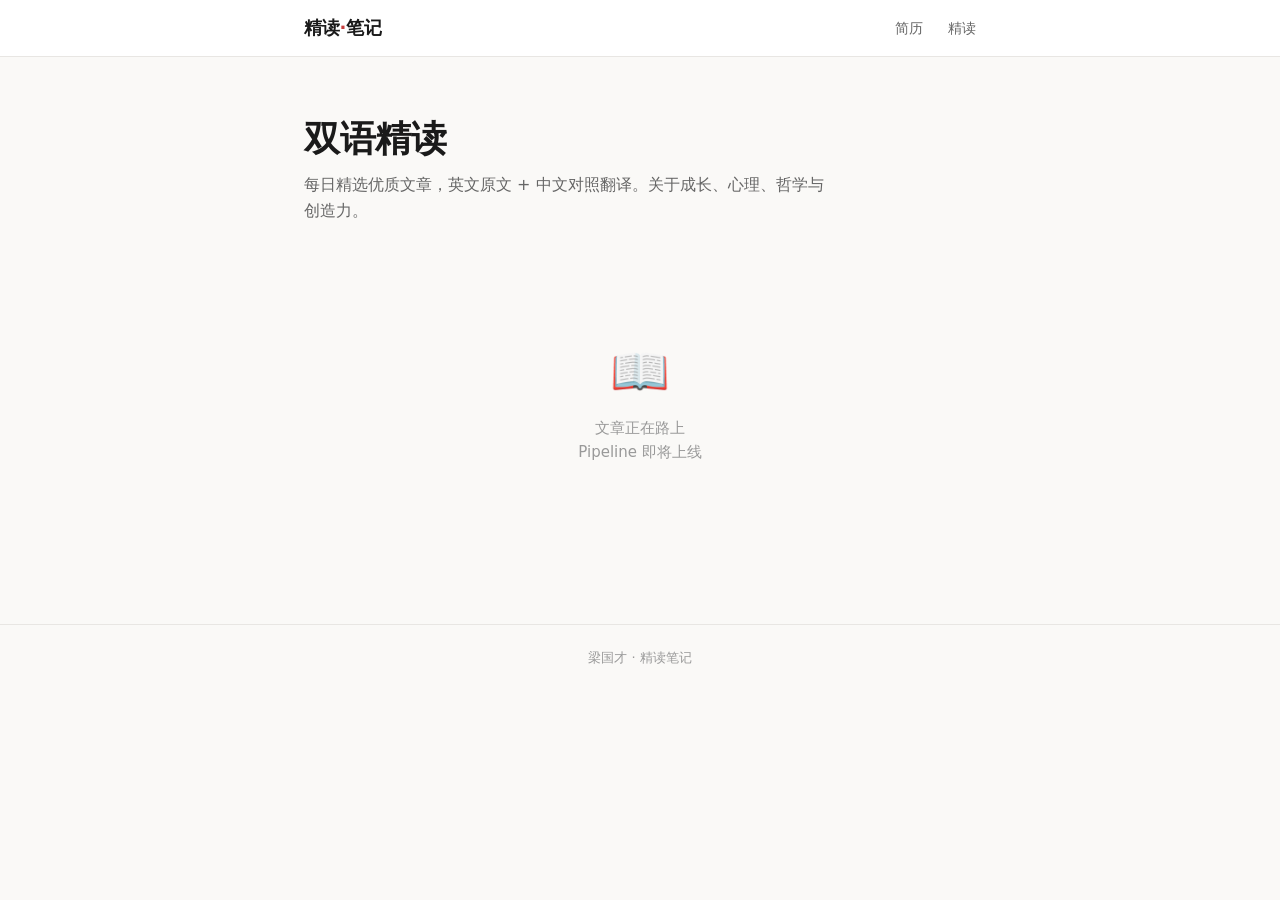
==== blog/index.html @ d70b5e52 "add bilingual reading blog at /blog/" ====
<!DOCTYPE html>
<html lang="zh-CN">
<head>
  <meta charset="UTF-8" />
  <meta name="viewport" content="width=device-width, initial-scale=1.0" />
  <title>精读 · 梁国才</title>
  <link rel="icon" href="data:image/svg+xml,%3Csvg xmlns='http://www.w3.org/2000/svg' viewBox='0 0 16 16'%3E%3Crect width='16' height='16' fill='%23071526'/%3E%3Ccircle cx='8' cy='8' r='4' fill='%2399f6e4'/%3E%3C/svg%3E" />
  <style>
    *, *::before, *::after { box-sizing: border-box; }
    html { scroll-behavior: smooth; }
    body {
      min-height: 100vh;
      margin: 0;
      background: #faf9f7;
      color: #1a1a1a;
      font-family: -apple-system, BlinkMacSystemFont, "Segoe UI", system-ui, sans-serif;
      -webkit-font-smoothing: antialiased;
    }
    a { color: inherit; text-decoration: none; }
    p, h1, h2, h3 { margin: 0; }

    /* Header */
    .header {
      border-bottom: 1px solid #e8e6e3;
      background: #fff;
      position: sticky;
      top: 0;
      z-index: 10;
    }
    .header-inner {
      max-width: 720px;
      margin: 0 auto;
      padding: 16px 24px;
      display: flex;
      align-items: center;
      justify-content: space-between;
    }
    .header-title {
      font-size: 18px;
      font-weight: 600;
      letter-spacing: -0.3px;
    }
    .header-title em {
      font-style: normal;
      color: #c73e3e;
    }
    .header-nav a {
      font-size: 14px;
      color: #666;
      margin-left: 20px;
      transition: color .2s;
    }
    .header-nav a:hover { color: #1a1a1a; }

    /* Hero */
    .hero {
      max-width: 720px;
      margin: 0 auto;
      padding: 60px 24px 40px;
    }
    .hero h1 {
      font-size: 36px;
      font-weight: 700;
      letter-spacing: -0.5px;
      line-height: 1.2;
      margin-bottom: 12px;
    }
    .hero p {
      font-size: 16px;
      color: #666;
      line-height: 1.6;
      max-width: 520px;
    }

    /* Article List */
    .articles {
      max-width: 720px;
      margin: 0 auto;
      padding: 0 24px 80px;
    }
    .article-card {
      display: block;
      padding: 24px 0;
      border-bottom: 1px solid #eee;
      transition: opacity .2s;
    }
    .article-card:hover { opacity: .7; }
    .article-card:last-child { border: none; }
    .article-meta {
      font-size: 13px;
      color: #999;
      margin-bottom: 6px;
    }
    .article-card h2 {
      font-size: 20px;
      font-weight: 600;
      line-height: 1.4;
      margin-bottom: 8px;
      letter-spacing: -0.2px;
    }
    .article-excerpt {
      font-size: 15px;
      color: #666;
      line-height: 1.6;
      display: -webkit-box;
      -webkit-line-clamp: 2;
      -webkit-box-orient: vertical;
      overflow: hidden;
    }
    .article-tags {
      display: flex;
      gap: 6px;
      margin-top: 10px;
      flex-wrap: wrap;
    }
    .tag {
      font-size: 12px;
      padding: 2px 10px;
      border-radius: 12px;
      background: #f0eeeb;
      color: #666;
    }
    .tag.ai { background: #e8f4f0; color: #1a7a5a; }
    .tag.psychology { background: #f0e8f4; color: #7a3a8a; }
    .tag.philosophy { background: #f4ede8; color: #8a6a3a; }
    .tag.growth { background: #e8f0f4; color: #3a6a8a; }

    /* Empty state */
    .empty-state {
      text-align: center;
      padding: 80px 24px;
      color: #999;
    }
    .empty-state p { font-size: 15px; line-height: 1.6; }
    .empty-state .emoji { font-size: 48px; margin-bottom: 16px; display: block; }

    /* Footer */
    .footer {
      border-top: 1px solid #e8e6e3;
      padding: 24px;
      text-align: center;
      font-size: 13px;
      color: #999;
    }

    @media (max-width: 600px) {
      .hero h1 { font-size: 28px; }
      .hero { padding: 40px 20px 30px; }
      .articles { padding: 0 20px 60px; }
      .header-inner { padding: 12px 20px; }
    }
  </style>
</head>
<body>

<div class="header">
  <div class="header-inner">
    <a href="/blog/" class="header-title">精读<em>·</em>笔记</a>
    <div class="header-nav">
      <a href="/">简历</a>
      <a href="/blog/">精读</a>
    </div>
  </div>
</div>

<div class="hero">
  <h1>双语精读</h1>
  <p>每日精选优质文章，英文原文 + 中文对照翻译。关于成长、心理、哲学与创造力。</p>
</div>

<div class="articles" id="article-list">
  <div class="empty-state">
    <span class="emoji">📖</span>
    <p>文章正在路上<br/>Pipeline 即将上线</p>
  </div>
</div>

<div class="footer">
  <span>梁国才 · 精读笔记</span>
</div>

<script>
// Fetch article index from CDN
(async function() {
  try {
    const res = await fetch('https://cdn.tobyleons.xyz/blog/index.json');
    if (!res.ok) throw new Error('not found');
    const articles = await res.json();
    const container = document.getElementById('article-list');
    container.innerHTML = articles.map(a => `
      <a href="https://cdn.tobyleons.xyz/blog/${a.slug}/" class="article-card" target="_blank">
        <div class="article-meta">${a.date} · ${a.source}</div>
        <h2>${a.title}</h2>
        <div class="article-excerpt">${a.excerpt}</div>
        <div class="article-tags">
          ${(a.tags || []).map(t => `<span class="tag ${t.toLowerCase()}">${t}</span>`).join('')}
        </div>
      </a>
    `).join('');
  } catch(e) {
    // Keep empty state if CDN not ready yet
    console.log('Articles not yet available:', e.message);
  }
})();
</script>

</body>
</html>
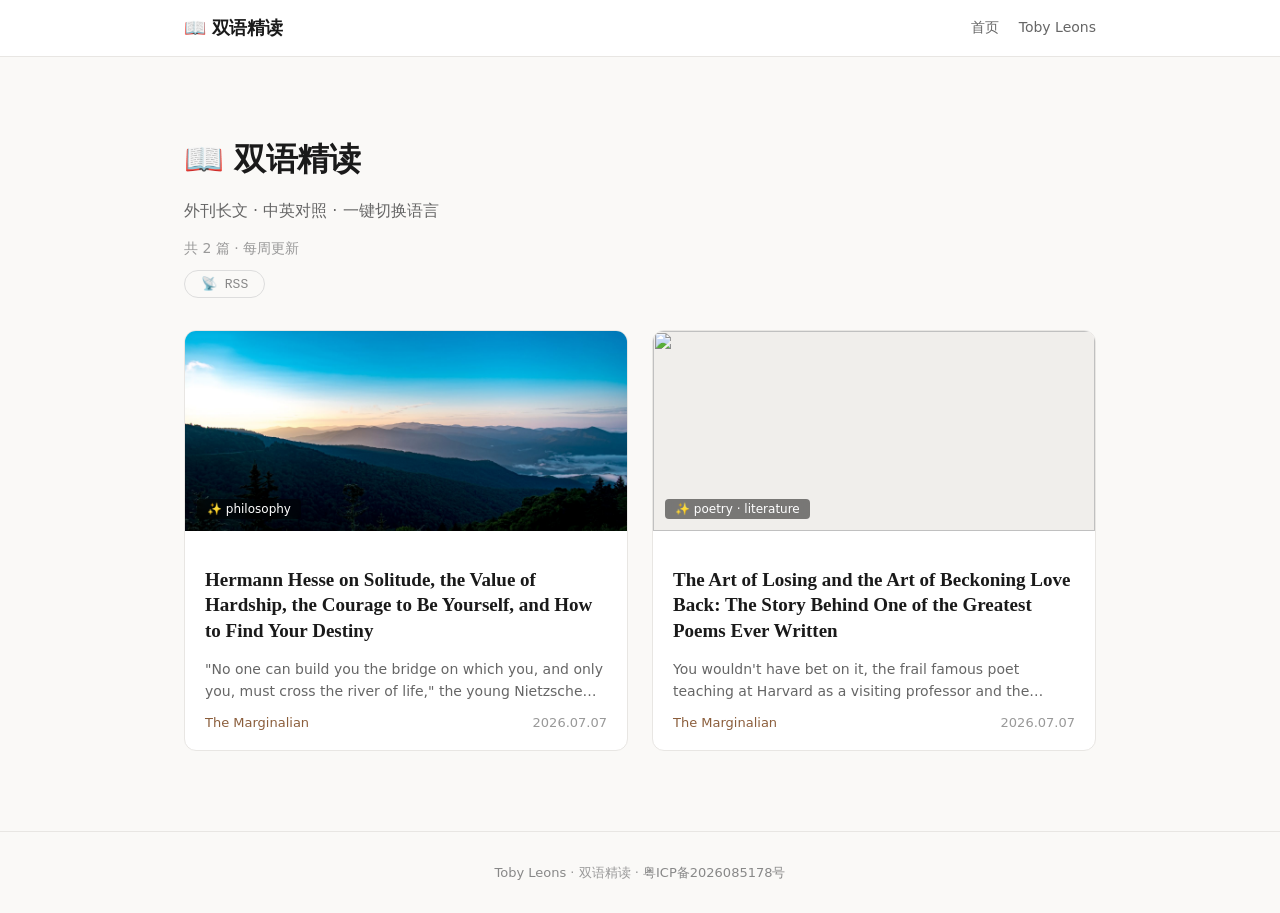
==== commit fa07ae48: "blog: update articles with share section, fix hero, fix dates" ====
--- a/blog/index.html
+++ b/blog/index.html
@@ -1,208 +1,98 @@
 <!DOCTYPE html>
 <html lang="zh-CN">
 <head>
-  <meta charset="UTF-8" />
-  <meta name="viewport" content="width=device-width, initial-scale=1.0" />
-  <title>精读 · 梁国才</title>
-  <link rel="icon" href="data:image/svg+xml,%3Csvg xmlns='http://www.w3.org/2000/svg' viewBox='0 0 16 16'%3E%3Crect width='16' height='16' fill='%23071526'/%3E%3Ccircle cx='8' cy='8' r='4' fill='%2399f6e4'/%3E%3C/svg%3E" />
-  <style>
-    *, *::before, *::after { box-sizing: border-box; }
-    html { scroll-behavior: smooth; }
-    body {
-      min-height: 100vh;
-      margin: 0;
-      background: #faf9f7;
-      color: #1a1a1a;
-      font-family: -apple-system, BlinkMacSystemFont, "Segoe UI", system-ui, sans-serif;
-      -webkit-font-smoothing: antialiased;
-    }
-    a { color: inherit; text-decoration: none; }
-    p, h1, h2, h3 { margin: 0; }
-
-    /* Header */
-    .header {
-      border-bottom: 1px solid #e8e6e3;
-      background: #fff;
-      position: sticky;
-      top: 0;
-      z-index: 10;
-    }
-    .header-inner {
-      max-width: 720px;
-      margin: 0 auto;
-      padding: 16px 24px;
-      display: flex;
-      align-items: center;
-      justify-content: space-between;
-    }
-    .header-title {
-      font-size: 18px;
-      font-weight: 600;
-      letter-spacing: -0.3px;
-    }
-    .header-title em {
-      font-style: normal;
-      color: #c73e3e;
-    }
-    .header-nav a {
-      font-size: 14px;
-      color: #666;
-      margin-left: 20px;
-      transition: color .2s;
-    }
-    .header-nav a:hover { color: #1a1a1a; }
-
-    /* Hero */
-    .hero {
-      max-width: 720px;
-      margin: 0 auto;
-      padding: 60px 24px 40px;
-    }
-    .hero h1 {
-      font-size: 36px;
-      font-weight: 700;
-      letter-spacing: -0.5px;
-      line-height: 1.2;
-      margin-bottom: 12px;
-    }
-    .hero p {
-      font-size: 16px;
-      color: #666;
-      line-height: 1.6;
-      max-width: 520px;
-    }
-
-    /* Article List */
-    .articles {
-      max-width: 720px;
-      margin: 0 auto;
-      padding: 0 24px 80px;
-    }
-    .article-card {
-      display: block;
-      padding: 24px 0;
-      border-bottom: 1px solid #eee;
-      transition: opacity .2s;
-    }
-    .article-card:hover { opacity: .7; }
-    .article-card:last-child { border: none; }
-    .article-meta {
-      font-size: 13px;
-      color: #999;
-      margin-bottom: 6px;
-    }
-    .article-card h2 {
-      font-size: 20px;
-      font-weight: 600;
-      line-height: 1.4;
-      margin-bottom: 8px;
-      letter-spacing: -0.2px;
-    }
-    .article-excerpt {
-      font-size: 15px;
-      color: #666;
-      line-height: 1.6;
-      display: -webkit-box;
-      -webkit-line-clamp: 2;
-      -webkit-box-orient: vertical;
-      overflow: hidden;
-    }
-    .article-tags {
-      display: flex;
-      gap: 6px;
-      margin-top: 10px;
-      flex-wrap: wrap;
-    }
-    .tag {
-      font-size: 12px;
-      padding: 2px 10px;
-      border-radius: 12px;
-      background: #f0eeeb;
-      color: #666;
-    }
-    .tag.ai { background: #e8f4f0; color: #1a7a5a; }
-    .tag.psychology { background: #f0e8f4; color: #7a3a8a; }
-    .tag.philosophy { background: #f4ede8; color: #8a6a3a; }
-    .tag.growth { background: #e8f0f4; color: #3a6a8a; }
-
-    /* Empty state */
-    .empty-state {
-      text-align: center;
-      padding: 80px 24px;
-      color: #999;
-    }
-    .empty-state p { font-size: 15px; line-height: 1.6; }
-    .empty-state .emoji { font-size: 48px; margin-bottom: 16px; display: block; }
-
-    /* Footer */
-    .footer {
-      border-top: 1px solid #e8e6e3;
-      padding: 24px;
-      text-align: center;
-      font-size: 13px;
-      color: #999;
-    }
-
-    @media (max-width: 600px) {
-      .hero h1 { font-size: 28px; }
-      .hero { padding: 40px 20px 30px; }
-      .articles { padding: 0 20px 60px; }
-      .header-inner { padding: 12px 20px; }
-    }
-  </style>
+<meta charset="UTF-8" />
+<meta name="viewport" content="width=device-width, initial-scale=1.0" />
+<title>📖 双语精读 · Toby Leons</title>
+<meta name="description" content="外刊长文 · 中英对照" />
+<style>
+*,*::before,*::after{box-sizing:border-box}
+html{scroll-behavior:smooth}
+body{margin:0;background:#faf9f7;color:#1a1a1a;font-family:-apple-system,BlinkMacSystemFont,"Segoe UI",system-ui,sans-serif;-webkit-font-smoothing:antialiased}
+a{color:inherit;text-decoration:none}
+.site-header{border-bottom:1px solid #e8e6e3;background:#fff;position:sticky;top:0;z-index:10}
+.header-inner{max-width:960px;margin:0 auto;padding:16px 24px;display:flex;align-items:center;justify-content:space-between}
+.site-title{font-size:18px;font-weight:700;letter-spacing:-.3px}
+.nav-links{display:flex;gap:20px;font-size:14px}
+.nav-links a{color:#666}
+.nav-links a:hover{color:#8b5e3c}
+.hero{max-width:960px;margin:0 auto;padding:60px 24px 32px}
+.hero h1{font-size:32px;font-weight:700;letter-spacing:-.5px;margin-bottom:8px}
+.hero p{font-size:16px;color:#666;line-height:1.6}
+.hero-meta{font-size:14px;color:#999;margin-top:4px}
+.rss-link{display:inline-block;margin-top:12px;padding:5px 16px;border:1px solid #ddd;border-radius:20px;font-size:13px;color:#888;font-family:monospace;transition:border-color .2s,color .2s}
+.rss-link:hover{border-color:#8b5e3c;color:#8b5e3c}
+.grid{max-width:960px;margin:0 auto;padding:0 24px 80px;display:grid;grid-template-columns:1fr 1fr;gap:24px}
+.article-card{display:block;border-radius:12px;overflow:hidden;background:#fff;border:1px solid #e8e6e3;transition:transform .2s,box-shadow .2s}
+.article-card:hover{transform:translateY(-3px);box-shadow:0 8px 30px rgba(0,0,0,.08)}
+.card-image{width:100%;height:200px;overflow:hidden;background:#f0eeeb}
+.card-image img{width:100%;height:100%;object-fit:cover}
+.card-image-wrapper{position:relative}
+.card-tags{position:absolute;bottom:12px;left:12px;font-size:12px;color:#fff;font-weight:500;background:rgba(0,0,0,.5);padding:3px 10px;border-radius:4px;backdrop-filter:blur(4px)}
+.card-body{padding:20px}
+.card-body h2{font-size:19px;font-weight:600;line-height:1.35;margin-bottom:8px;font-family:Georgia,serif}
+.card-body p{font-size:14px;color:#666;line-height:1.6;display:-webkit-box;-webkit-line-clamp:2;-webkit-box-orient:vertical;overflow:hidden;margin-bottom:12px}
+.card-footer{display:flex;justify-content:space-between;font-size:13px;color:#999}
+.card-source{color:#8b5e3c}
+.footer{border-top:1px solid #e8e6e3;padding:32px 24px;text-align:center;font-size:13px;color:#999}
+.footer a{color:#888}
+.footer a:hover{color:#8b5e3c}
+@media(max-width:700px){.grid{grid-template-columns:1fr;gap:16px}.hero h1{font-size:26px}.hero{padding:40px 20px 24px}.grid{padding:0 20px 60px}.card-image{height:160px}.header-inner{flex-direction:column;gap:8px}}
+</style>
 </head>
 <body>
-
-<div class="header">
-  <div class="header-inner">
-    <a href="/blog/" class="header-title">精读<em>·</em>笔记</a>
-    <div class="header-nav">
-      <a href="/">简历</a>
-      <a href="/blog/">精读</a>
-    </div>
-  </div>
+<div class="site-header">
+<div class="header-inner">
+<div class="site-title"><a href="/blog/">📖 双语精读</a></div>
+<div class="nav-links">
+<a href="/blog/">首页</a>
+<a href="https://tobyleons.xyz">Toby Leons</a>
 </div>
-
+</div>
+</div>
 <div class="hero">
-  <h1>双语精读</h1>
-  <p>每日精选优质文章，英文原文 + 中文对照翻译。关于成长、心理、哲学与创造力。</p>
+<h1>📖 双语精读</h1>
+<p>外刊长文 · 中英对照 · 一键切换语言</p>
+<div class="hero-meta">共 2 篇 · 每周更新</div>
+<a class="rss-link" href="/blog/feed.xml">📡 RSS</a>
 </div>
-
-<div class="articles" id="article-list">
-  <div class="empty-state">
-    <span class="emoji">📖</span>
-    <p>文章正在路上<br/>Pipeline 即将上线</p>
-  </div>
+<div class="grid">
+    <a href="/blog/hermann-hesse-solitude-destiny.html" class="article-card">
+      <div class="card-image-wrapper">
+        <div class="card-image">
+          <img src="/blog/images/hermann-hesse-solitude-destiny-hero.jpg" alt="" loading="lazy" />
+        </div>
+        <div class="card-tags">✨ philosophy</div>
+      </div>
+      <div class="card-body">
+        <h2>Hermann Hesse on Solitude, the Value of Hardship, the Courage to Be Yourself, and How to Find Your Destiny</h2>
+        <p>"No one can build you the bridge on which you, and only you, must cross the river of life," the young Nietzsche wrote.</p>
+        <div class="card-footer">
+          <span class="card-source">The Marginalian</span>
+          <span class="card-date">2026.07.07</span>
+        </div>
+      </div>
+    </a>
+    <a href="/blog/art-of-losing.html" class="article-card">
+      <div class="card-image-wrapper">
+        <div class="card-image">
+          <img src="/blog/images/art-of-losing-hero.jpg" alt="" loading="lazy" />
+        </div>
+        <div class="card-tags">✨ poetry · literature</div>
+      </div>
+      <div class="card-body">
+        <h2>The Art of Losing and the Art of Beckoning Love Back: The Story Behind One of the Greatest Poems Ever Written</h2>
+        <p>You wouldn't have bet on it, the frail famous poet teaching at Harvard as a visiting professor and the athletic secretary of the campus residence half her age.</p>
+        <div class="card-footer">
+          <span class="card-source">The Marginalian</span>
+          <span class="card-date">2026.07.07</span>
+        </div>
+      </div>
+    </a>
 </div>
-
 <div class="footer">
-  <span>梁国才 · 精读笔记</span>
+<a href="https://tobyleons.xyz">Toby Leons</a> · 双语精读 ·
+<a href="https://beian.miit.gov.cn/">粤ICP备2026085178号</a>
 </div>
-
-<script>
-// Fetch article index from CDN
-(async function() {
-  try {
-    const res = await fetch('https://cdn.tobyleons.xyz/blog/index.json');
-    if (!res.ok) throw new Error('not found');
-    const articles = await res.json();
-    const container = document.getElementById('article-list');
-    container.innerHTML = articles.map(a => `
-      <a href="https://cdn.tobyleons.xyz/blog/${a.slug}/" class="article-card" target="_blank">
-        <div class="article-meta">${a.date} · ${a.source}</div>
-        <h2>${a.title}</h2>
-        <div class="article-excerpt">${a.excerpt}</div>
-        <div class="article-tags">
-          ${(a.tags || []).map(t => `<span class="tag ${t.toLowerCase()}">${t}</span>`).join('')}
-        </div>
-      </a>
-    `).join('');
-  } catch(e) {
-    // Keep empty state if CDN not ready yet
-    console.log('Articles not yet available:', e.message);
-  }
-})();
-</script>
-
 </body>
-</html>
+</html>
